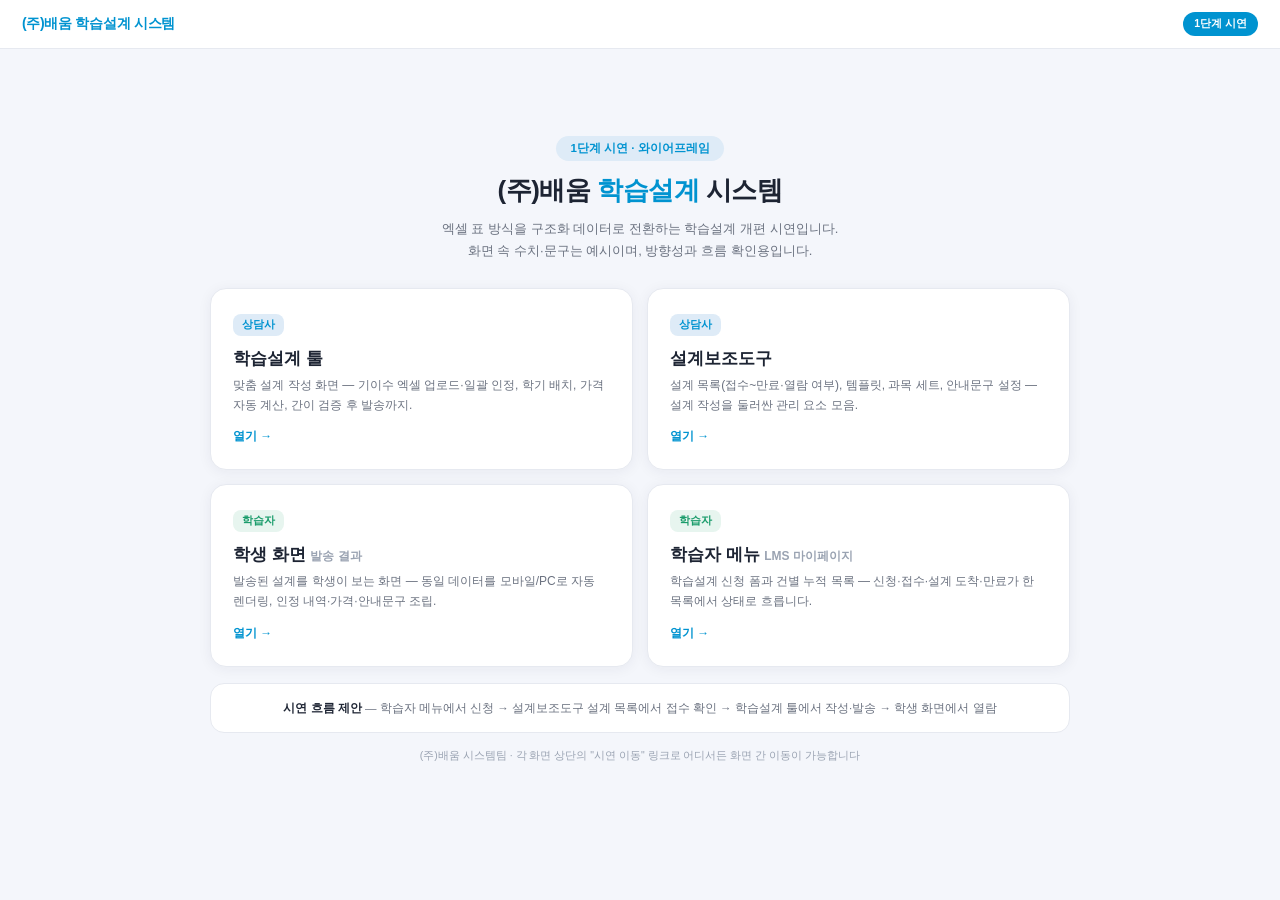
==== index.html @ 9f01ddba "헤더 "1단계 시연" 태그 색상 진하게 변경 연한 배경(--soft)+메인색 글자 대신 메인색 배경+흰 글자로 대비 강화" ====
<!DOCTYPE html>
<html lang="ko">
<head>
<meta charset="UTF-8">
<meta name="viewport" content="width=device-width, initial-scale=1.0">
<title>(주)배움 학습설계 — 시연 홈</title>
<style>
  :root{
    --main:#0093D0; --mid:#66BEE3; --soft:#DEEBF7;
    --ink:#1d2433; --gray:#6b7280; --gray-light:#9aa3b2; --line:#e6e9f0;
    --bg:#f4f6fb; --green:#1a9c6b; --violet:#7c4fe0; --amber:#b07c10;
  }
  *{box-sizing:border-box;margin:0;padding:0;}
  .gnb{display:flex;align-items:center;justify-content:space-between;background:#fff;border-bottom:1px solid var(--line);padding:12px 22px;position:fixed;top:0;left:0;right:0;z-index:80;}
  .gnb-logo{font-size:14px;font-weight:800;color:var(--main);text-decoration:none;letter-spacing:-.3px;}
  .gnb-tag{font-size:10.5px;font-weight:800;color:#fff;background:var(--main);border-radius:20px;padding:4px 11px;}

  body{font-family:'Pretendard','Apple SD Gothic Neo','Malgun Gothic',sans-serif;background:var(--bg);color:var(--ink);line-height:1.5;-webkit-font-smoothing:antialiased;min-height:100vh;display:flex;align-items:center;justify-content:center;padding:24px;}
  .wrap{width:100%;max-width:860px;}
  .head{text-align:center;margin-bottom:26px;}
  .head .tag{display:inline-block;background:var(--soft);color:var(--main);font-size:11.5px;font-weight:800;border-radius:20px;padding:4px 14px;margin-bottom:10px;}
  .head h1{font-size:26px;font-weight:800;letter-spacing:-.5px;}
  .head h1 b{color:var(--main);}
  .head .desc{font-size:13px;color:var(--gray);margin-top:8px;line-height:1.7;}
  .cards{display:grid;grid-template-columns:1fr 1fr;gap:14px;}
  .card{background:#fff;border:1.5px solid var(--line);border-radius:16px;padding:22px;text-decoration:none;color:var(--ink);display:block;transition:border-color .15s, transform .15s;box-shadow:0 2px 14px rgba(27,42,74,.06);}
  .card:hover{border-color:var(--main);transform:translateY(-2px);}
  .card .who{display:inline-block;font-size:10.5px;font-weight:800;border-radius:8px;padding:3px 9px;margin-bottom:10px;}
  .who.staff{background:var(--soft);color:var(--main);}
  .who.stu{background:#e7f5ef;color:var(--green);}
  .card h2{font-size:16.5px;font-weight:800;margin-bottom:5px;}
  .card h2 span{color:var(--gray-light);font-weight:600;font-size:12px;}
  .card p{font-size:12px;color:var(--gray);line-height:1.65;}
  .card .go{display:inline-block;margin-top:12px;font-size:12px;font-weight:800;color:var(--main);}
  .flow{background:#fff;border:1.5px solid var(--line);border-radius:14px;padding:14px 18px;margin-top:16px;font-size:11.5px;color:var(--gray);text-align:center;line-height:1.8;}
  .flow b{color:var(--ink);}
  .foot{text-align:center;font-size:10.5px;color:var(--gray-light);margin-top:14px;line-height:1.7;}
  @media(max-width:640px){.cards{grid-template-columns:1fr;}}
</style>
</head>
<body>
<div class="gnb"><a href="index.html" class="gnb-logo">(주)배움 학습설계 시스템</a><span class="gnb-tag">1단계 시연</span></div>
<div class="wrap">
  <div class="head">
    <span class="tag">1단계 시연 · 와이어프레임</span>
    <h1>(주)배움 <b>학습설계</b> 시스템</h1>
    <div class="desc">엑셀 표 방식을 구조화 데이터로 전환하는 학습설계 개편 시연입니다.<br>화면 속 수치·문구는 예시이며, 방향성과 흐름 확인용입니다.</div>
  </div>

  <div class="cards">
    <a class="card" href="builder.html">
      <span class="who staff">상담사</span>
      <h2>학습설계 툴</h2>
      <p>맞춤 설계 작성 화면 — 기이수 엑셀 업로드·일괄 인정, 학기 배치, 가격 자동 계산, 간이 검증 후 발송까지.</p>
      <span class="go">열기 →</span>
    </a>
    <a class="card" href="admin.html">
      <span class="who staff">상담사</span>
      <h2>설계보조도구</h2>
      <p>설계 목록(접수~만료·열람 여부), 템플릿, 과목 세트, 안내문구 설정 — 설계 작성을 둘러싼 관리 요소 모음.</p>
      <span class="go">열기 →</span>
    </a>
    <a class="card" href="builder.html?view=student">
      <span class="who stu">학습자</span>
      <h2>학생 화면 <span>발송 결과</span></h2>
      <p>발송된 설계를 학생이 보는 화면 — 동일 데이터를 모바일/PC로 자동 렌더링, 인정 내역·가격·안내문구 조립.</p>
      <span class="go">열기 →</span>
    </a>
    <a class="card" href="learner.html">
      <span class="who stu">학습자</span>
      <h2>학습자 메뉴 <span>LMS 마이페이지</span></h2>
      <p>학습설계 신청 폼과 건별 누적 목록 — 신청·접수·설계 도착·만료가 한 목록에서 상태로 흐릅니다.</p>
      <span class="go">열기 →</span>
    </a>
  </div>

  <div class="flow"><b>시연 흐름 제안</b> — 학습자 메뉴에서 신청 → 설계보조도구 설계 목록에서 접수 확인 → 학습설계 툴에서 작성·발송 → 학생 화면에서 열람</div>
  <div class="foot">(주)배움 시스템팀 · 각 화면 상단의 "시연 이동" 링크로 어디서든 화면 간 이동이 가능합니다</div>
</div>
</body>
</html>
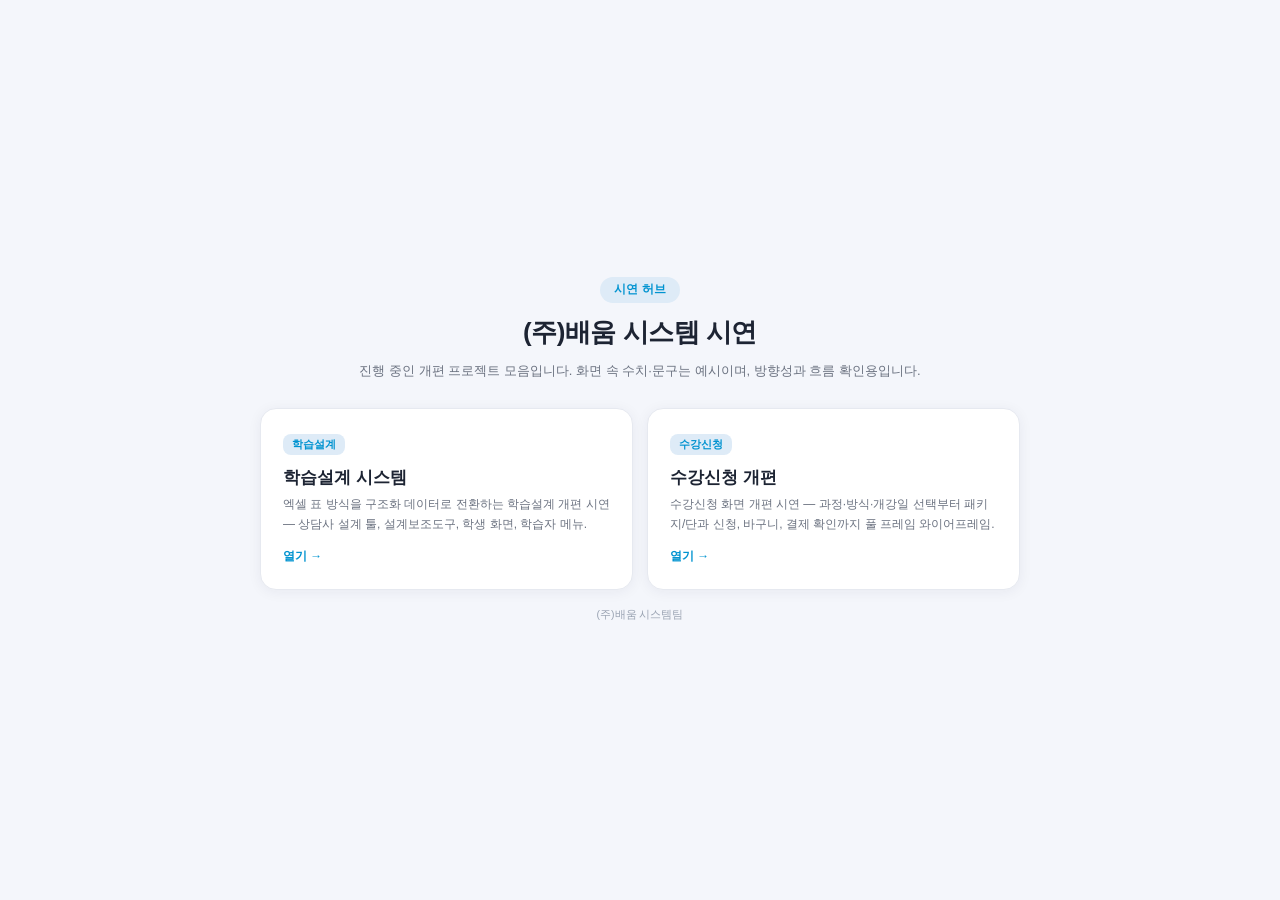
==== commit ff06e2c8: "모노레포 구조 개편 — learning-plan/enrollment 분리, 브랜드 컬러 토큰 도입 - 학습설계 4개 화면을 learning-plan/으로 이동 (git mv, 이력" ====
--- a/index.html
+++ b/index.html
@@ -3,79 +3,56 @@
 <head>
 <meta charset="UTF-8">
 <meta name="viewport" content="width=device-width, initial-scale=1.0">
-<title>(주)배움 학습설계 — 시연 홈</title>
+<title>(주)배움 — 시연 허브</title>
+<link rel="stylesheet" href="assets/tokens.css">
 <style>
   :root{
-    --main:#0093D0; --mid:#66BEE3; --soft:#DEEBF7;
+    --main:var(--baeron-main); --mid:var(--baeron-mid); --soft:var(--baeron-soft);
     --ink:#1d2433; --gray:#6b7280; --gray-light:#9aa3b2; --line:#e6e9f0;
-    --bg:#f4f6fb; --green:#1a9c6b; --violet:#7c4fe0; --amber:#b07c10;
+    --bg:#f4f6fb;
   }
   *{box-sizing:border-box;margin:0;padding:0;}
-  .gnb{display:flex;align-items:center;justify-content:space-between;background:#fff;border-bottom:1px solid var(--line);padding:12px 22px;position:fixed;top:0;left:0;right:0;z-index:80;}
-  .gnb-logo{font-size:14px;font-weight:800;color:var(--main);text-decoration:none;letter-spacing:-.3px;}
-  .gnb-tag{font-size:10.5px;font-weight:800;color:#fff;background:var(--main);border-radius:20px;padding:4px 11px;}
-
   body{font-family:'Pretendard','Apple SD Gothic Neo','Malgun Gothic',sans-serif;background:var(--bg);color:var(--ink);line-height:1.5;-webkit-font-smoothing:antialiased;min-height:100vh;display:flex;align-items:center;justify-content:center;padding:24px;}
-  .wrap{width:100%;max-width:860px;}
+  .wrap{width:100%;max-width:760px;}
   .head{text-align:center;margin-bottom:26px;}
   .head .tag{display:inline-block;background:var(--soft);color:var(--main);font-size:11.5px;font-weight:800;border-radius:20px;padding:4px 14px;margin-bottom:10px;}
   .head h1{font-size:26px;font-weight:800;letter-spacing:-.5px;}
-  .head h1 b{color:var(--main);}
   .head .desc{font-size:13px;color:var(--gray);margin-top:8px;line-height:1.7;}
   .cards{display:grid;grid-template-columns:1fr 1fr;gap:14px;}
   .card{background:#fff;border:1.5px solid var(--line);border-radius:16px;padding:22px;text-decoration:none;color:var(--ink);display:block;transition:border-color .15s, transform .15s;box-shadow:0 2px 14px rgba(27,42,74,.06);}
   .card:hover{border-color:var(--main);transform:translateY(-2px);}
-  .card .who{display:inline-block;font-size:10.5px;font-weight:800;border-radius:8px;padding:3px 9px;margin-bottom:10px;}
-  .who.staff{background:var(--soft);color:var(--main);}
-  .who.stu{background:#e7f5ef;color:var(--green);}
+  .card .who{display:inline-block;font-size:10.5px;font-weight:800;border-radius:8px;padding:3px 9px;margin-bottom:10px;background:var(--soft);color:var(--main);}
   .card h2{font-size:16.5px;font-weight:800;margin-bottom:5px;}
-  .card h2 span{color:var(--gray-light);font-weight:600;font-size:12px;}
   .card p{font-size:12px;color:var(--gray);line-height:1.65;}
   .card .go{display:inline-block;margin-top:12px;font-size:12px;font-weight:800;color:var(--main);}
-  .flow{background:#fff;border:1.5px solid var(--line);border-radius:14px;padding:14px 18px;margin-top:16px;font-size:11.5px;color:var(--gray);text-align:center;line-height:1.8;}
-  .flow b{color:var(--ink);}
-  .foot{text-align:center;font-size:10.5px;color:var(--gray-light);margin-top:14px;line-height:1.7;}
+  .foot{text-align:center;font-size:10.5px;color:var(--gray-light);margin-top:16px;line-height:1.7;}
   @media(max-width:640px){.cards{grid-template-columns:1fr;}}
 </style>
 </head>
 <body>
-<div class="gnb"><a href="index.html" class="gnb-logo">(주)배움 학습설계 시스템</a><span class="gnb-tag">1단계 시연</span></div>
 <div class="wrap">
   <div class="head">
-    <span class="tag">1단계 시연 · 와이어프레임</span>
-    <h1>(주)배움 <b>학습설계</b> 시스템</h1>
-    <div class="desc">엑셀 표 방식을 구조화 데이터로 전환하는 학습설계 개편 시연입니다.<br>화면 속 수치·문구는 예시이며, 방향성과 흐름 확인용입니다.</div>
+    <span class="tag">시연 허브</span>
+    <h1>(주)배움 시스템 시연</h1>
+    <div class="desc">진행 중인 개편 프로젝트 모음입니다. 화면 속 수치·문구는 예시이며, 방향성과 흐름 확인용입니다.</div>
   </div>
 
   <div class="cards">
-    <a class="card" href="builder.html">
-      <span class="who staff">상담사</span>
-      <h2>학습설계 툴</h2>
-      <p>맞춤 설계 작성 화면 — 기이수 엑셀 업로드·일괄 인정, 학기 배치, 가격 자동 계산, 간이 검증 후 발송까지.</p>
+    <a class="card" href="learning-plan/index.html">
+      <span class="who">학습설계</span>
+      <h2>학습설계 시스템</h2>
+      <p>엑셀 표 방식을 구조화 데이터로 전환하는 학습설계 개편 시연 — 상담사 설계 툴, 설계보조도구, 학생 화면, 학습자 메뉴.</p>
       <span class="go">열기 →</span>
     </a>
-    <a class="card" href="admin.html">
-      <span class="who staff">상담사</span>
-      <h2>설계보조도구</h2>
-      <p>설계 목록(접수~만료·열람 여부), 템플릿, 과목 세트, 안내문구 설정 — 설계 작성을 둘러싼 관리 요소 모음.</p>
-      <span class="go">열기 →</span>
-    </a>
-    <a class="card" href="builder.html?view=student">
-      <span class="who stu">학습자</span>
-      <h2>학생 화면 <span>발송 결과</span></h2>
-      <p>발송된 설계를 학생이 보는 화면 — 동일 데이터를 모바일/PC로 자동 렌더링, 인정 내역·가격·안내문구 조립.</p>
-      <span class="go">열기 →</span>
-    </a>
-    <a class="card" href="learner.html">
-      <span class="who stu">학습자</span>
-      <h2>학습자 메뉴 <span>LMS 마이페이지</span></h2>
-      <p>학습설계 신청 폼과 건별 누적 목록 — 신청·접수·설계 도착·만료가 한 목록에서 상태로 흐릅니다.</p>
+    <a class="card" href="enrollment/index.html">
+      <span class="who">수강신청</span>
+      <h2>수강신청 개편</h2>
+      <p>수강신청 화면 개편 시연 — 과정·방식·개강일 선택부터 패키지/단과 신청, 바구니, 결제 확인까지 풀 프레임 와이어프레임.</p>
       <span class="go">열기 →</span>
     </a>
   </div>
 
-  <div class="flow"><b>시연 흐름 제안</b> — 학습자 메뉴에서 신청 → 설계보조도구 설계 목록에서 접수 확인 → 학습설계 툴에서 작성·발송 → 학생 화면에서 열람</div>
-  <div class="foot">(주)배움 시스템팀 · 각 화면 상단의 "시연 이동" 링크로 어디서든 화면 간 이동이 가능합니다</div>
+  <div class="foot">(주)배움 시스템팀</div>
 </div>
 </body>
 </html>
--- a/assets/tokens.css
+++ b/assets/tokens.css
@@ -0,0 +1,17 @@
+/* 3사 브랜드 컬러 토큰 — web-standards 02-table-column-standards.md §1.5 기준값 */
+:root{
+  /* 배움 BAEOOM */
+  --baeoom-main:#F8981D;
+  --baeoom-mid:#FBC177;
+  --baeoom-soft:#FFF2CC;
+
+  /* 배론 BAERON */
+  --baeron-main:#0093D0;
+  --baeron-mid:#66BEE3;
+  --baeron-soft:#DEEBF7;
+
+  /* 허브 HUB */
+  --hub-main:#50B948;
+  --hub-mid:#96D591;
+  --hub-soft:#E2F0D9;
+}
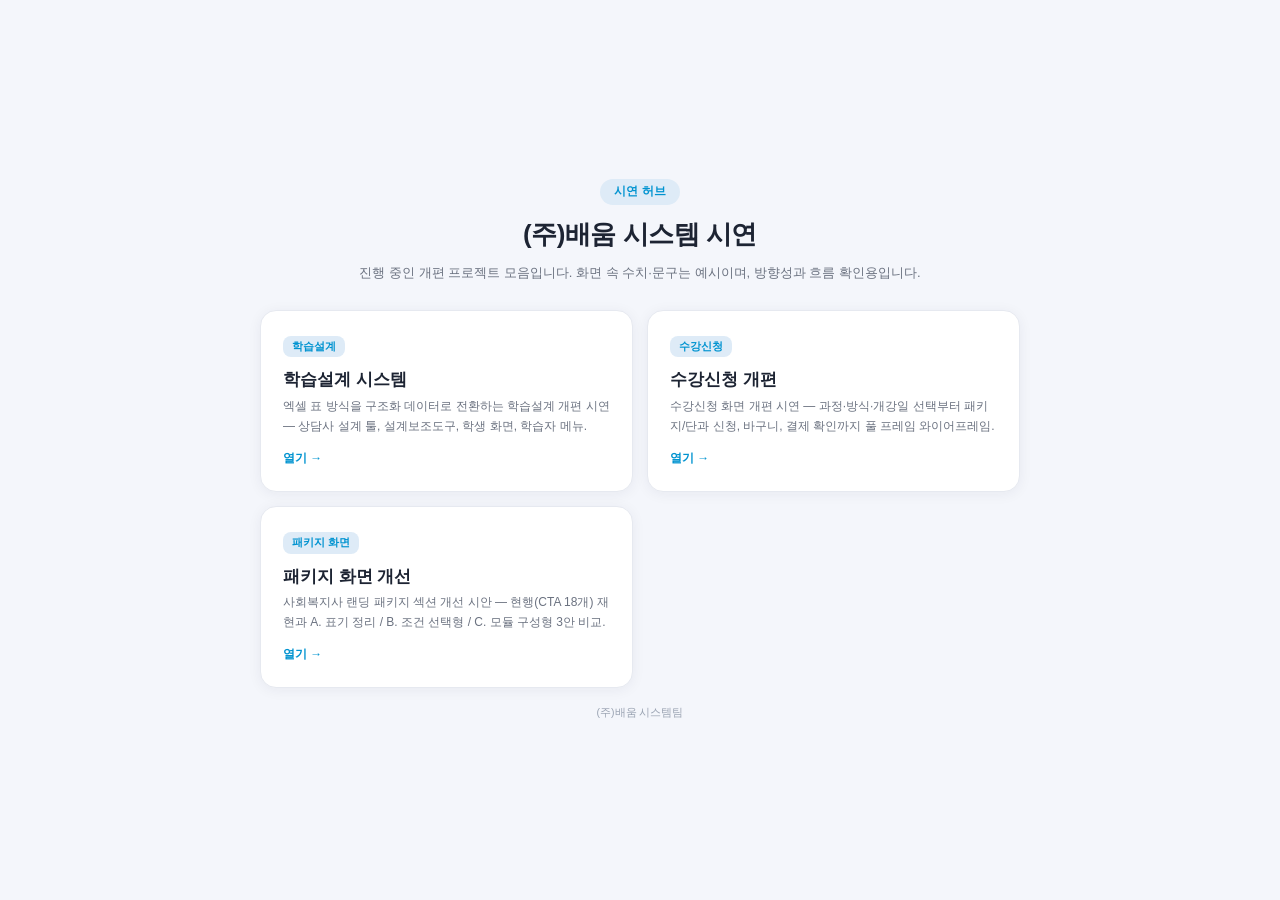
==== commit 8980d20c: "패키지 화면 개선 시안 추가 — 현행 재현 + A/B/C 3안 + 개강일 배치 비교 career.baeoom.com/landing/socialwork.asp 의 "배움 하나로 패키" ====
--- a/index.html
+++ b/index.html
@@ -50,6 +50,12 @@
       <p>수강신청 화면 개편 시연 — 과정·방식·개강일 선택부터 패키지/단과 신청, 바구니, 결제 확인까지 풀 프레임 와이어프레임.</p>
       <span class="go">열기 →</span>
     </a>
+    <a class="card" href="packages/index.html">
+      <span class="who">패키지 화면</span>
+      <h2>패키지 화면 개선</h2>
+      <p>사회복지사 랜딩 패키지 섹션 개선 시안 — 현행(CTA 18개) 재현과 A. 표기 정리 / B. 조건 선택형 / C. 모듈 구성형 3안 비교.</p>
+      <span class="go">열기 →</span>
+    </a>
   </div>
 
   <div class="foot">(주)배움 시스템팀</div>
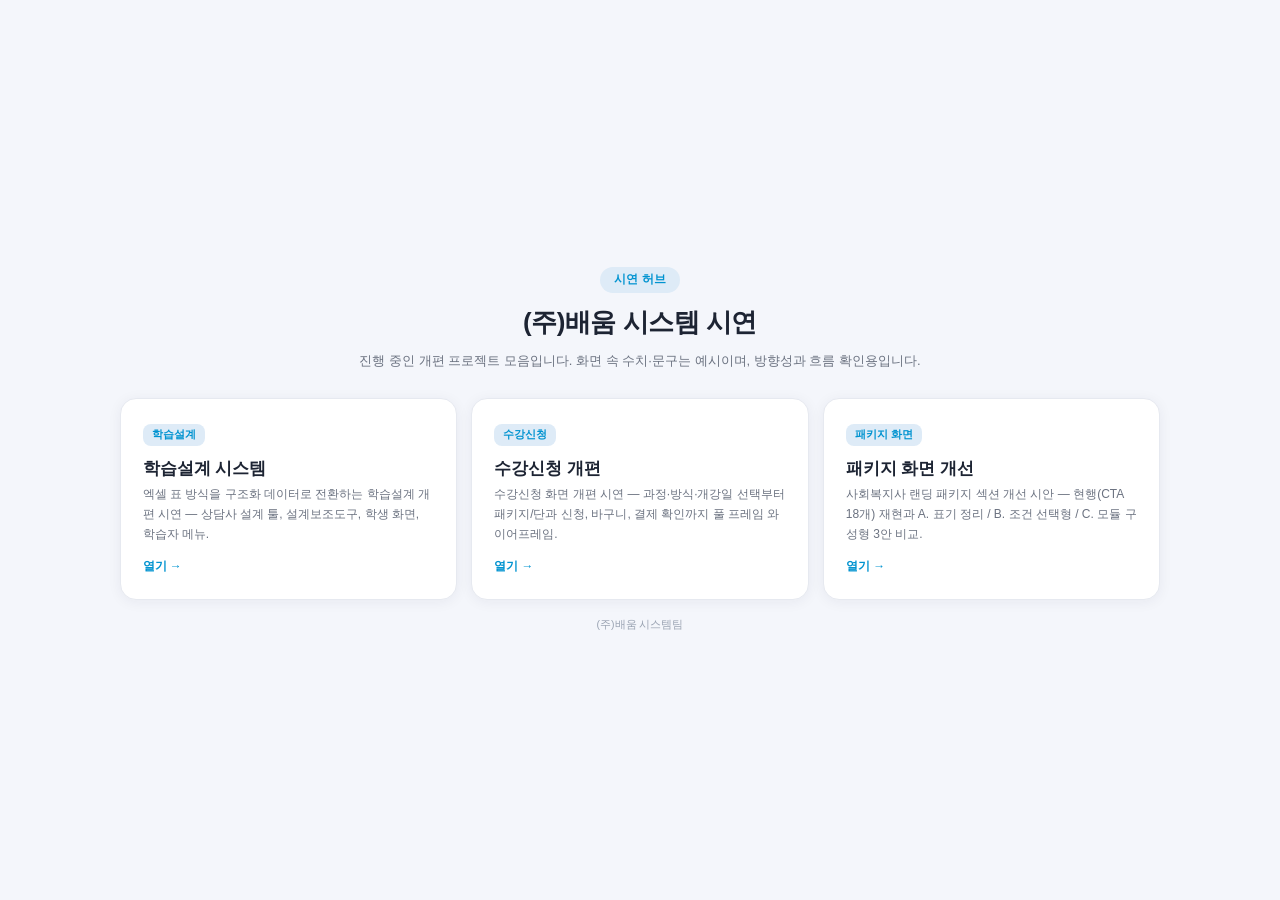
==== commit cf3702c0: "허브 카드 3열로 — 세 번째 카드가 혼자 내려가던 문제 카드가 3장이 되면서 2열 그리드에서 마지막 카드만 아래 줄에 남았음. 3열로 바꾸고 wrap 폭을 저장소 표준인 1041" ====
--- a/index.html
+++ b/index.html
@@ -13,12 +13,12 @@
   }
   *{box-sizing:border-box;margin:0;padding:0;}
   body{font-family:'Pretendard','Apple SD Gothic Neo','Malgun Gothic',sans-serif;background:var(--bg);color:var(--ink);line-height:1.5;-webkit-font-smoothing:antialiased;min-height:100vh;display:flex;align-items:center;justify-content:center;padding:24px;}
-  .wrap{width:100%;max-width:760px;}
+  .wrap{width:100%;max-width:1041px;}
   .head{text-align:center;margin-bottom:26px;}
   .head .tag{display:inline-block;background:var(--soft);color:var(--main);font-size:11.5px;font-weight:800;border-radius:20px;padding:4px 14px;margin-bottom:10px;}
   .head h1{font-size:26px;font-weight:800;letter-spacing:-.5px;}
   .head .desc{font-size:13px;color:var(--gray);margin-top:8px;line-height:1.7;}
-  .cards{display:grid;grid-template-columns:1fr 1fr;gap:14px;}
+  .cards{display:grid;grid-template-columns:repeat(3,1fr);gap:14px;}
   .card{background:#fff;border:1.5px solid var(--line);border-radius:16px;padding:22px;text-decoration:none;color:var(--ink);display:block;transition:border-color .15s, transform .15s;box-shadow:0 2px 14px rgba(27,42,74,.06);}
   .card:hover{border-color:var(--main);transform:translateY(-2px);}
   .card .who{display:inline-block;font-size:10.5px;font-weight:800;border-radius:8px;padding:3px 9px;margin-bottom:10px;background:var(--soft);color:var(--main);}
@@ -26,7 +26,8 @@
   .card p{font-size:12px;color:var(--gray);line-height:1.65;}
   .card .go{display:inline-block;margin-top:12px;font-size:12px;font-weight:800;color:var(--main);}
   .foot{text-align:center;font-size:10.5px;color:var(--gray-light);margin-top:16px;line-height:1.7;}
-  @media(max-width:640px){.cards{grid-template-columns:1fr;}}
+  @media(max-width:900px){.cards{grid-template-columns:1fr 1fr;}}
+  @media(max-width:620px){.cards{grid-template-columns:1fr;}}
 </style>
 </head>
 <body>
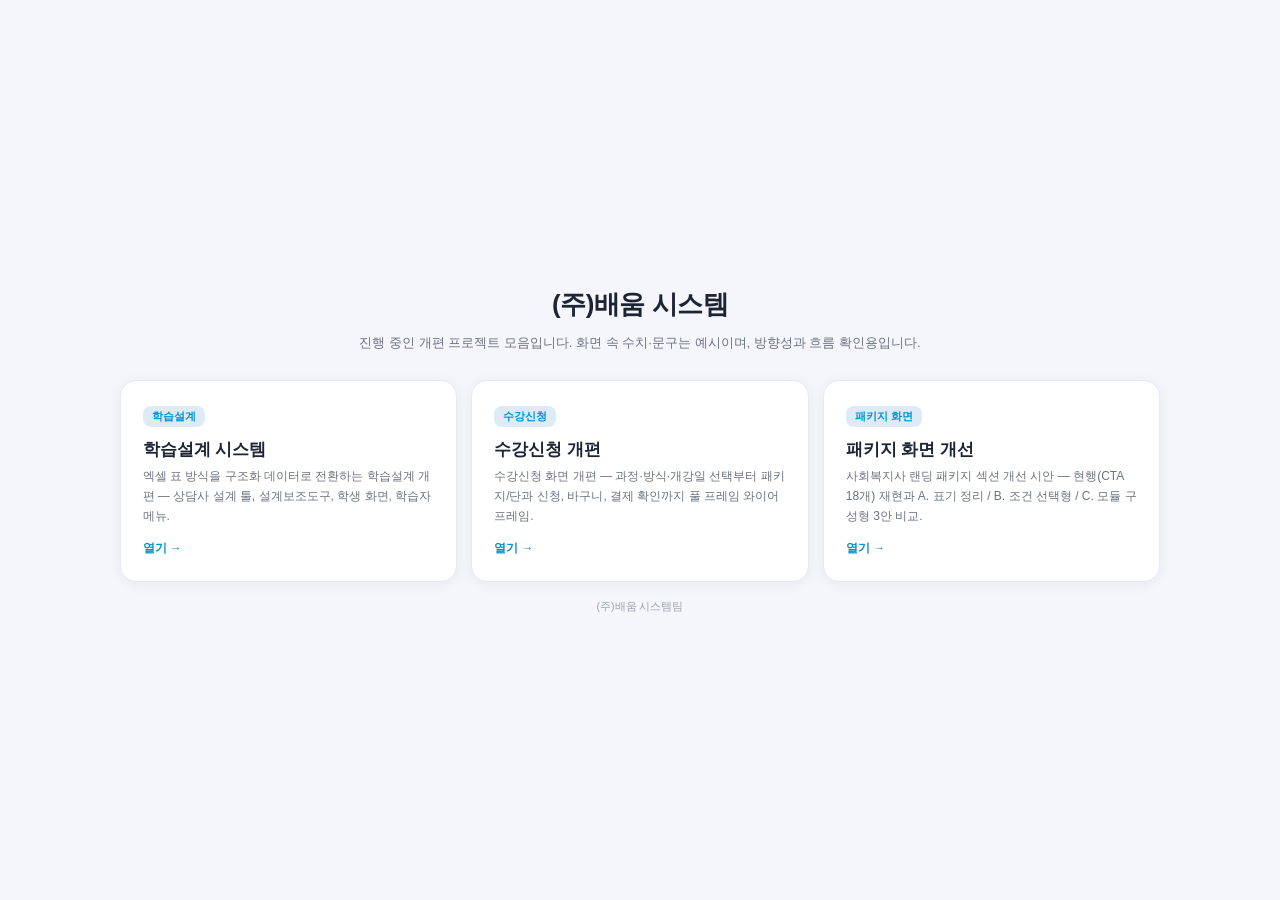
==== commit 3093377e: "루트 허브에서 '시연 허브' 배지와 시연 표기 제거 - 상단 '시연 허브' 배지와 미사용 .head .tag 규칙 삭제 - 탭 제목·h1을 '(주)배움 시스템'으로 정리 - 학습설" ====
--- a/index.html
+++ b/index.html
@@ -3,7 +3,7 @@
 <head>
 <meta charset="UTF-8">
 <meta name="viewport" content="width=device-width, initial-scale=1.0">
-<title>(주)배움 — 시연 허브</title>
+<title>(주)배움 시스템</title>
 <link rel="stylesheet" href="assets/tokens.css">
 <style>
   :root{
@@ -15,7 +15,6 @@
   body{font-family:'Pretendard','Apple SD Gothic Neo','Malgun Gothic',sans-serif;background:var(--bg);color:var(--ink);line-height:1.5;-webkit-font-smoothing:antialiased;min-height:100vh;display:flex;align-items:center;justify-content:center;padding:24px;}
   .wrap{width:100%;max-width:1041px;}
   .head{text-align:center;margin-bottom:26px;}
-  .head .tag{display:inline-block;background:var(--soft);color:var(--main);font-size:11.5px;font-weight:800;border-radius:20px;padding:4px 14px;margin-bottom:10px;}
   .head h1{font-size:26px;font-weight:800;letter-spacing:-.5px;}
   .head .desc{font-size:13px;color:var(--gray);margin-top:8px;line-height:1.7;}
   .cards{display:grid;grid-template-columns:repeat(3,1fr);gap:14px;}
@@ -33,8 +32,7 @@
 <body>
 <div class="wrap">
   <div class="head">
-    <span class="tag">시연 허브</span>
-    <h1>(주)배움 시스템 시연</h1>
+    <h1>(주)배움 시스템</h1>
     <div class="desc">진행 중인 개편 프로젝트 모음입니다. 화면 속 수치·문구는 예시이며, 방향성과 흐름 확인용입니다.</div>
   </div>
 
@@ -42,13 +40,13 @@
     <a class="card" href="learning-plan/index.html">
       <span class="who">학습설계</span>
       <h2>학습설계 시스템</h2>
-      <p>엑셀 표 방식을 구조화 데이터로 전환하는 학습설계 개편 시연 — 상담사 설계 툴, 설계보조도구, 학생 화면, 학습자 메뉴.</p>
+      <p>엑셀 표 방식을 구조화 데이터로 전환하는 학습설계 개편 — 상담사 설계 툴, 설계보조도구, 학생 화면, 학습자 메뉴.</p>
       <span class="go">열기 →</span>
     </a>
     <a class="card" href="enrollment/index.html">
       <span class="who">수강신청</span>
       <h2>수강신청 개편</h2>
-      <p>수강신청 화면 개편 시연 — 과정·방식·개강일 선택부터 패키지/단과 신청, 바구니, 결제 확인까지 풀 프레임 와이어프레임.</p>
+      <p>수강신청 화면 개편 — 과정·방식·개강일 선택부터 패키지/단과 신청, 바구니, 결제 확인까지 풀 프레임 와이어프레임.</p>
       <span class="go">열기 →</span>
     </a>
     <a class="card" href="packages/index.html">
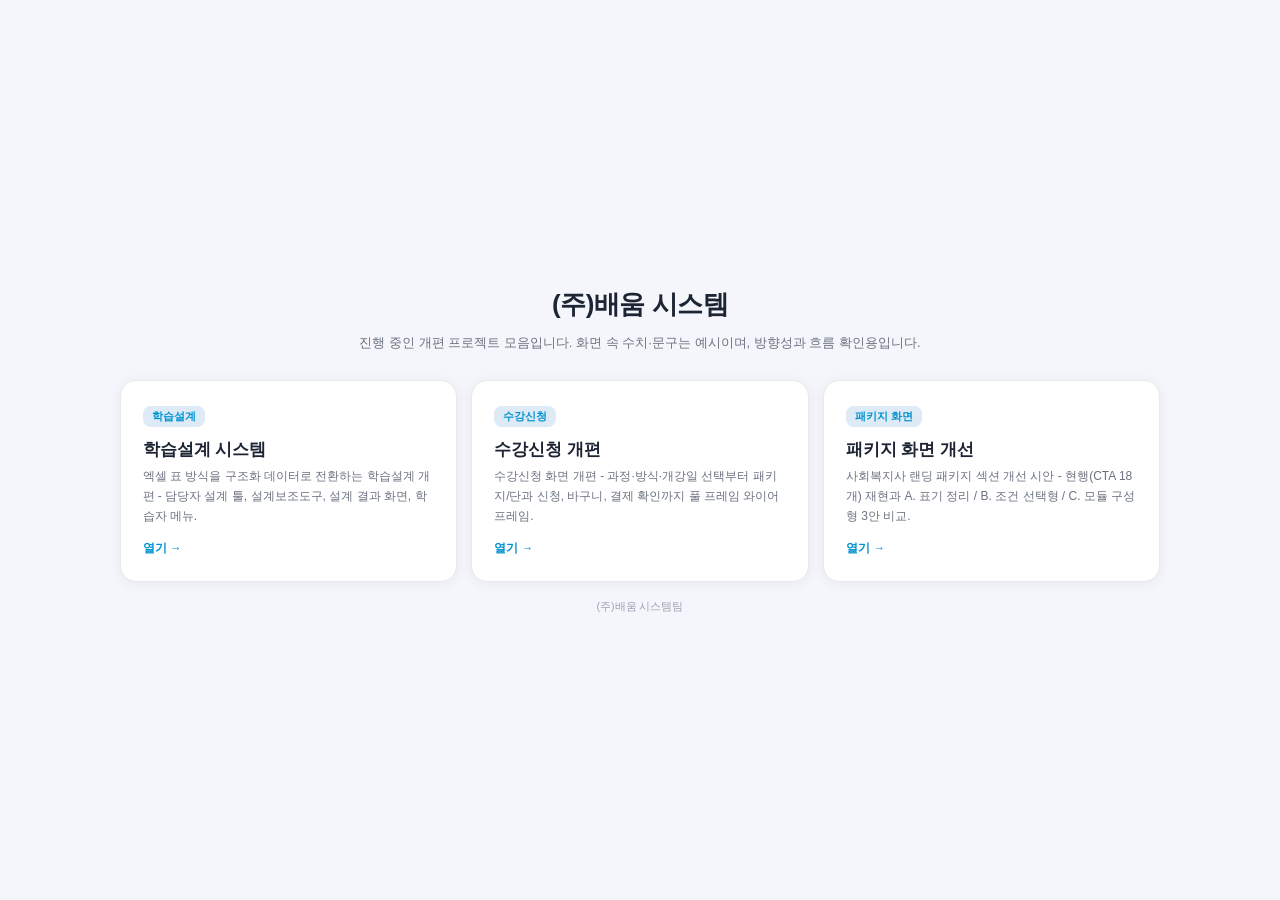
==== commit cf6e305a: "표기·용어 정리 · 자격증 이수구분 필수/선택 전환 · 설계 요약 재설계 표기 - 엠대시(—) 490개를 하이픈(-)으로 일괄 치환 (전 파일) - 빈 셀 자리표시자 대시도 하이픈" ====
--- a/index.html
+++ b/index.html
@@ -40,19 +40,19 @@
     <a class="card" href="learning-plan/index.html">
       <span class="who">학습설계</span>
       <h2>학습설계 시스템</h2>
-      <p>엑셀 표 방식을 구조화 데이터로 전환하는 학습설계 개편 — 상담사 설계 툴, 설계보조도구, 학생 화면, 학습자 메뉴.</p>
+      <p>엑셀 표 방식을 구조화 데이터로 전환하는 학습설계 개편 - 담당자 설계 툴, 설계보조도구, 설계 결과 화면, 학습자 메뉴.</p>
       <span class="go">열기 →</span>
     </a>
     <a class="card" href="enrollment/index.html">
       <span class="who">수강신청</span>
       <h2>수강신청 개편</h2>
-      <p>수강신청 화면 개편 — 과정·방식·개강일 선택부터 패키지/단과 신청, 바구니, 결제 확인까지 풀 프레임 와이어프레임.</p>
+      <p>수강신청 화면 개편 - 과정·방식·개강일 선택부터 패키지/단과 신청, 바구니, 결제 확인까지 풀 프레임 와이어프레임.</p>
       <span class="go">열기 →</span>
     </a>
     <a class="card" href="packages/index.html">
       <span class="who">패키지 화면</span>
       <h2>패키지 화면 개선</h2>
-      <p>사회복지사 랜딩 패키지 섹션 개선 시안 — 현행(CTA 18개) 재현과 A. 표기 정리 / B. 조건 선택형 / C. 모듈 구성형 3안 비교.</p>
+      <p>사회복지사 랜딩 패키지 섹션 개선 시안 - 현행(CTA 18개) 재현과 A. 표기 정리 / B. 조건 선택형 / C. 모듈 구성형 3안 비교.</p>
       <span class="go">열기 →</span>
     </a>
   </div>
--- a/assets/tokens.css
+++ b/assets/tokens.css
@@ -1,4 +1,4 @@
-/* 3사 브랜드 컬러 토큰 — web-standards 02-table-column-standards.md §1.5 기준값 */
+/* 3사 브랜드 컬러 토큰 - web-standards 02-table-column-standards.md §1.5 기준값 */
 :root{
   /* 배움 BAEOOM */
   --baeoom-main:#F8981D;
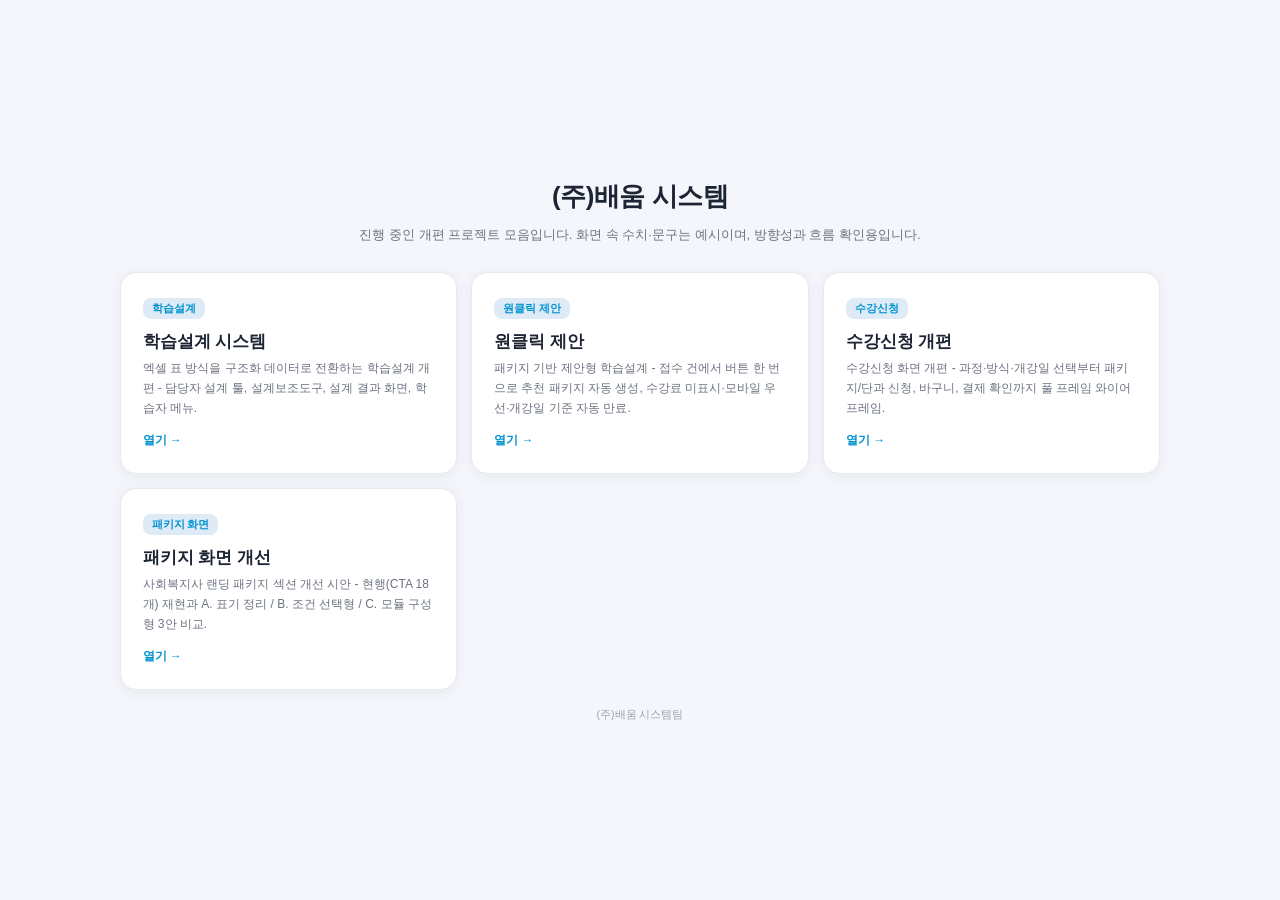
==== commit 4b6a9e27: "원클릭 제안 신설 - 패키지 기반 제안형 학습설계 학습설계 타입 3종 중 `제안` 경로를 별도 화면으로 신설. 담당자가 기이수 인정부터 학기 배치까지 쌓아 올리는 `학습설계 툴`(" ====
--- a/index.html
+++ b/index.html
@@ -43,6 +43,12 @@
       <p>엑셀 표 방식을 구조화 데이터로 전환하는 학습설계 개편 - 담당자 설계 툴, 설계보조도구, 설계 결과 화면, 학습자 메뉴.</p>
       <span class="go">열기 →</span>
     </a>
+    <a class="card" href="learning-plan/proposal.html">
+      <span class="who">원클릭 제안</span>
+      <h2>원클릭 제안</h2>
+      <p>패키지 기반 제안형 학습설계 - 접수 건에서 버튼 한 번으로 추천 패키지 자동 생성, 수강료 미표시·모바일 우선·개강일 기준 자동 만료.</p>
+      <span class="go">열기 →</span>
+    </a>
     <a class="card" href="enrollment/index.html">
       <span class="who">수강신청</span>
       <h2>수강신청 개편</h2>
